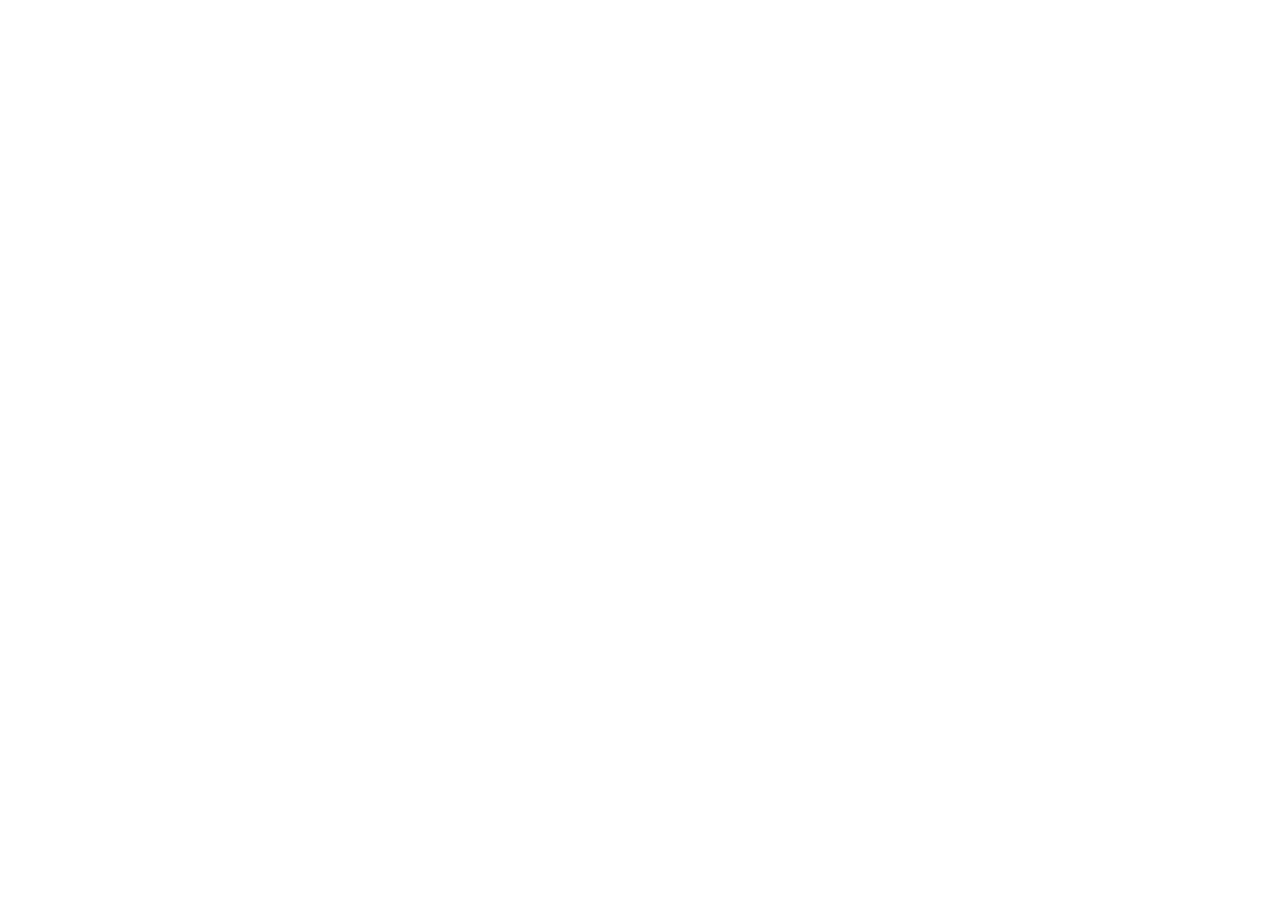
==== index.html @ e23719aa "Adicionada página de login e variaveis de ambiente" ====
<!DOCTYPE html>
<html lang="en">
<head>
    <meta charset="UTF-8">
    <meta name="viewport" content="width=device-width, initial-scale=1.0">
    <title>redirect</title>
</head>
<body>
    <script></script>
</body>
</html>
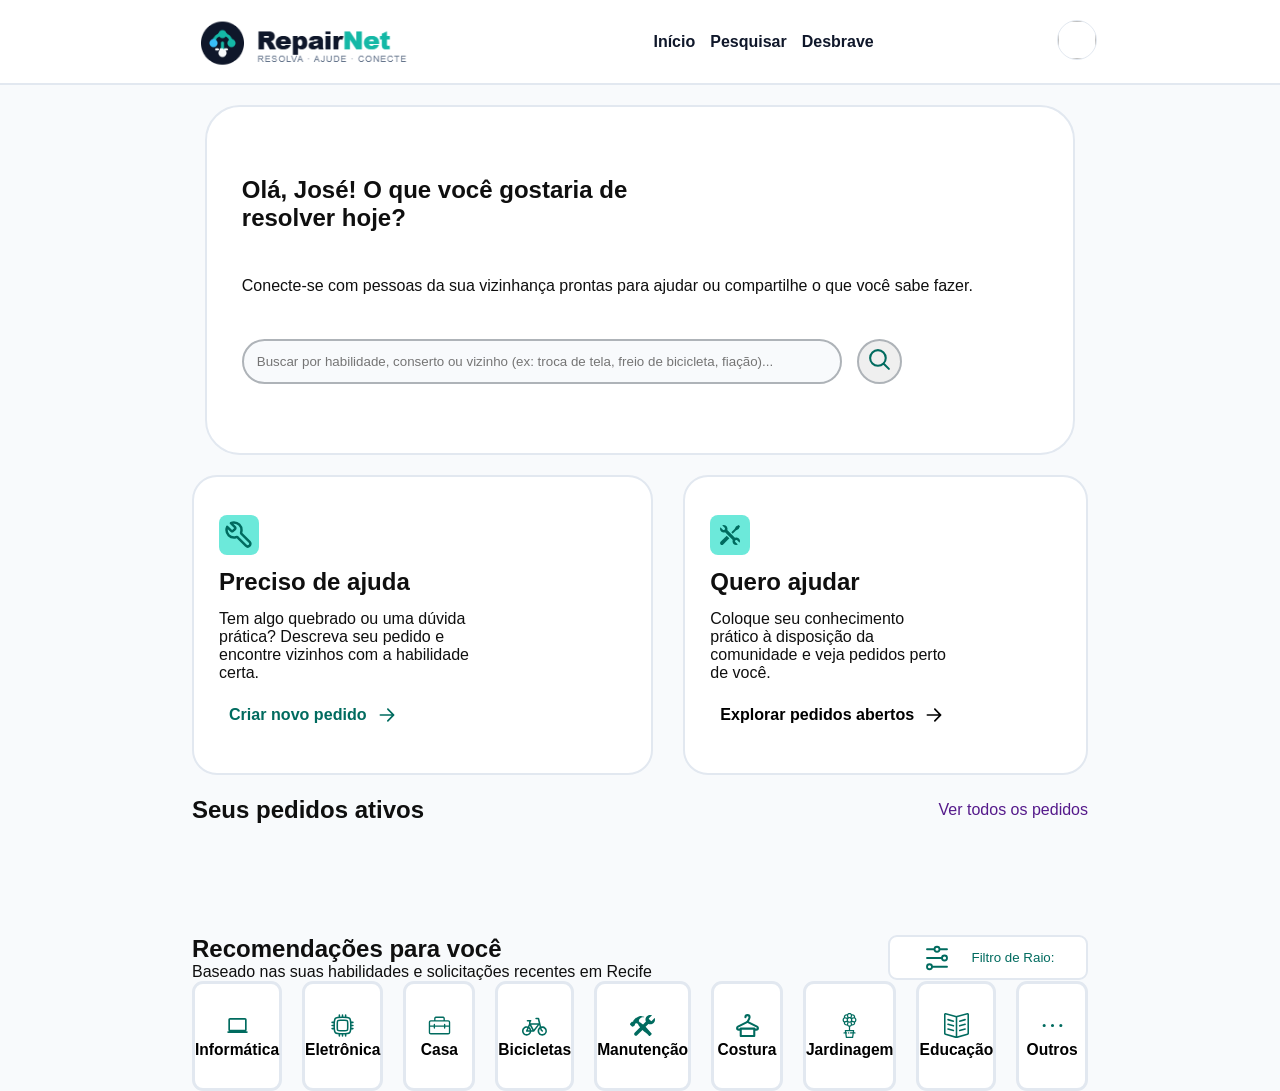
==== commit d3605961: "Adicionada página de redirecionamento" ====
--- a/index.html
+++ b/index.html
@@ -6,6 +6,6 @@
     <title>redirect</title>
 </head>
 <body>
-    <script></script>
+    <script>window.location.href='/frontend/home/index.html'</script>
 </body>
 </html>
